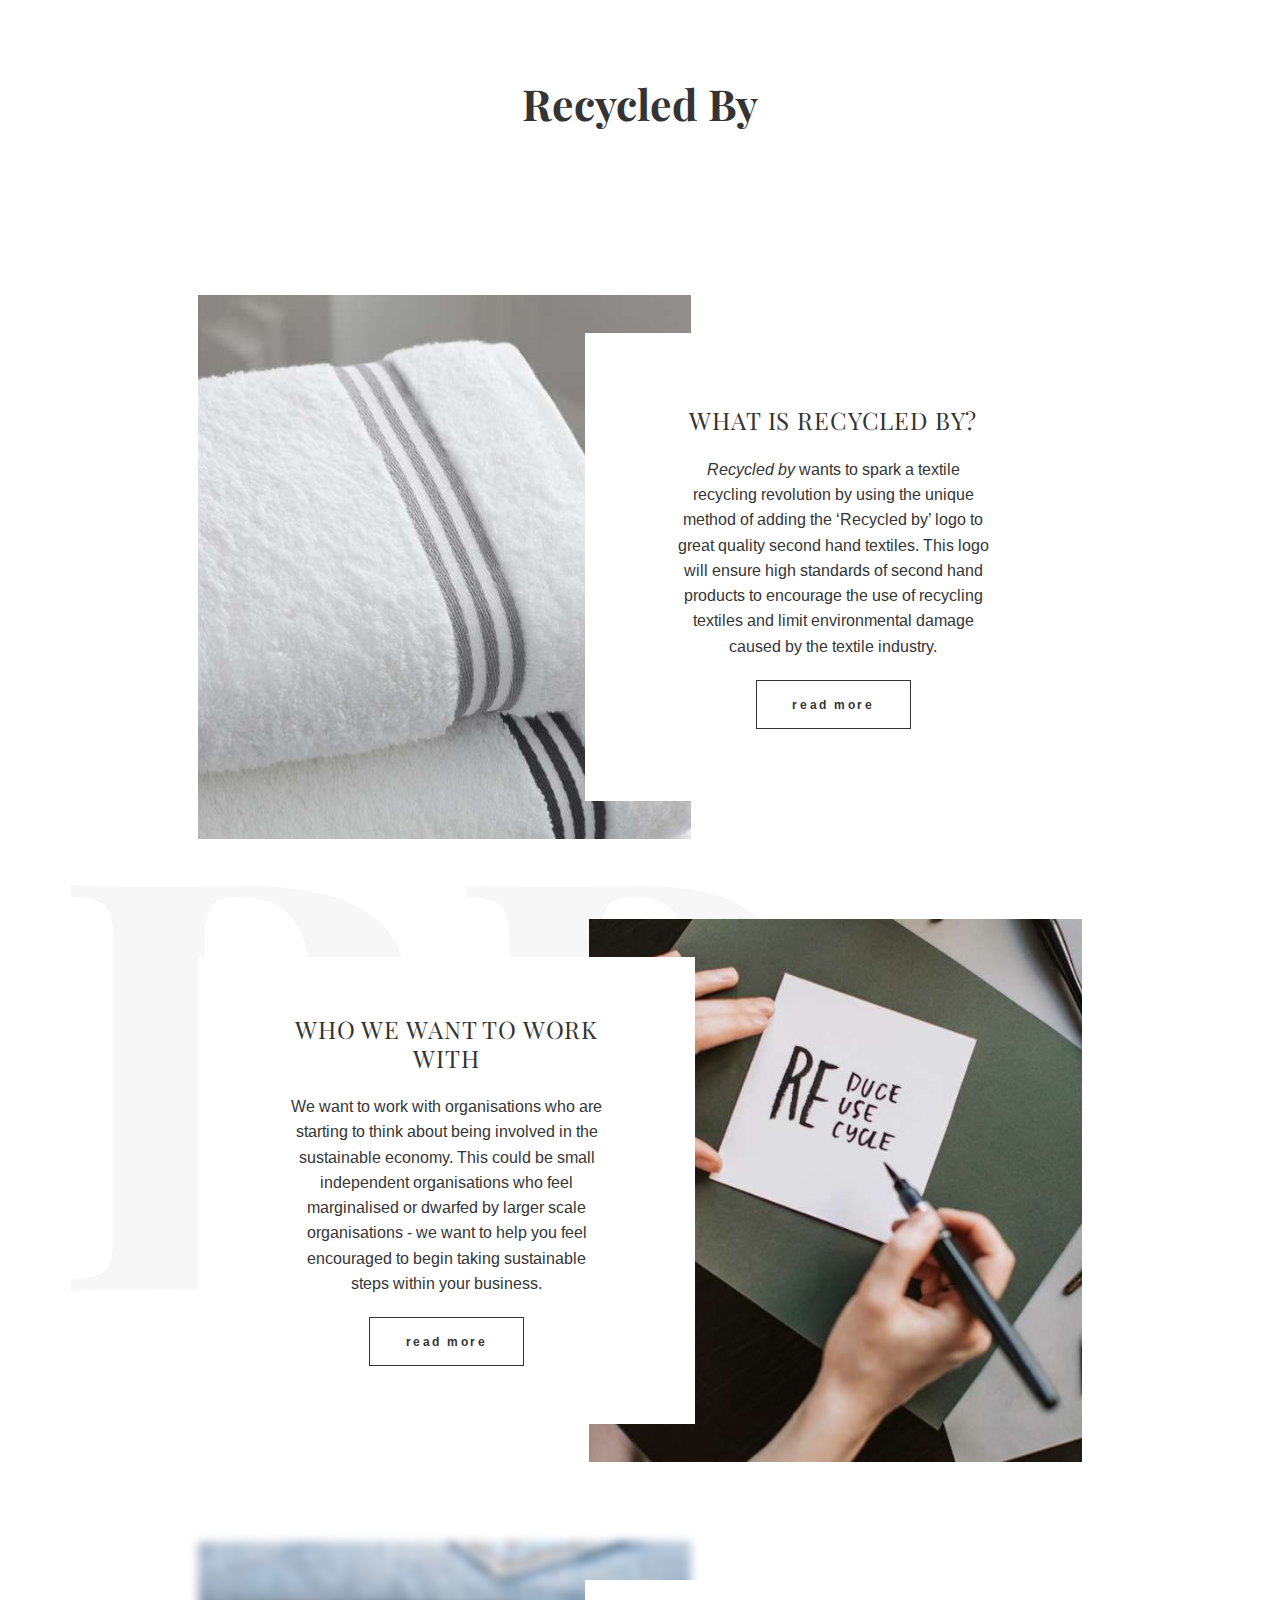
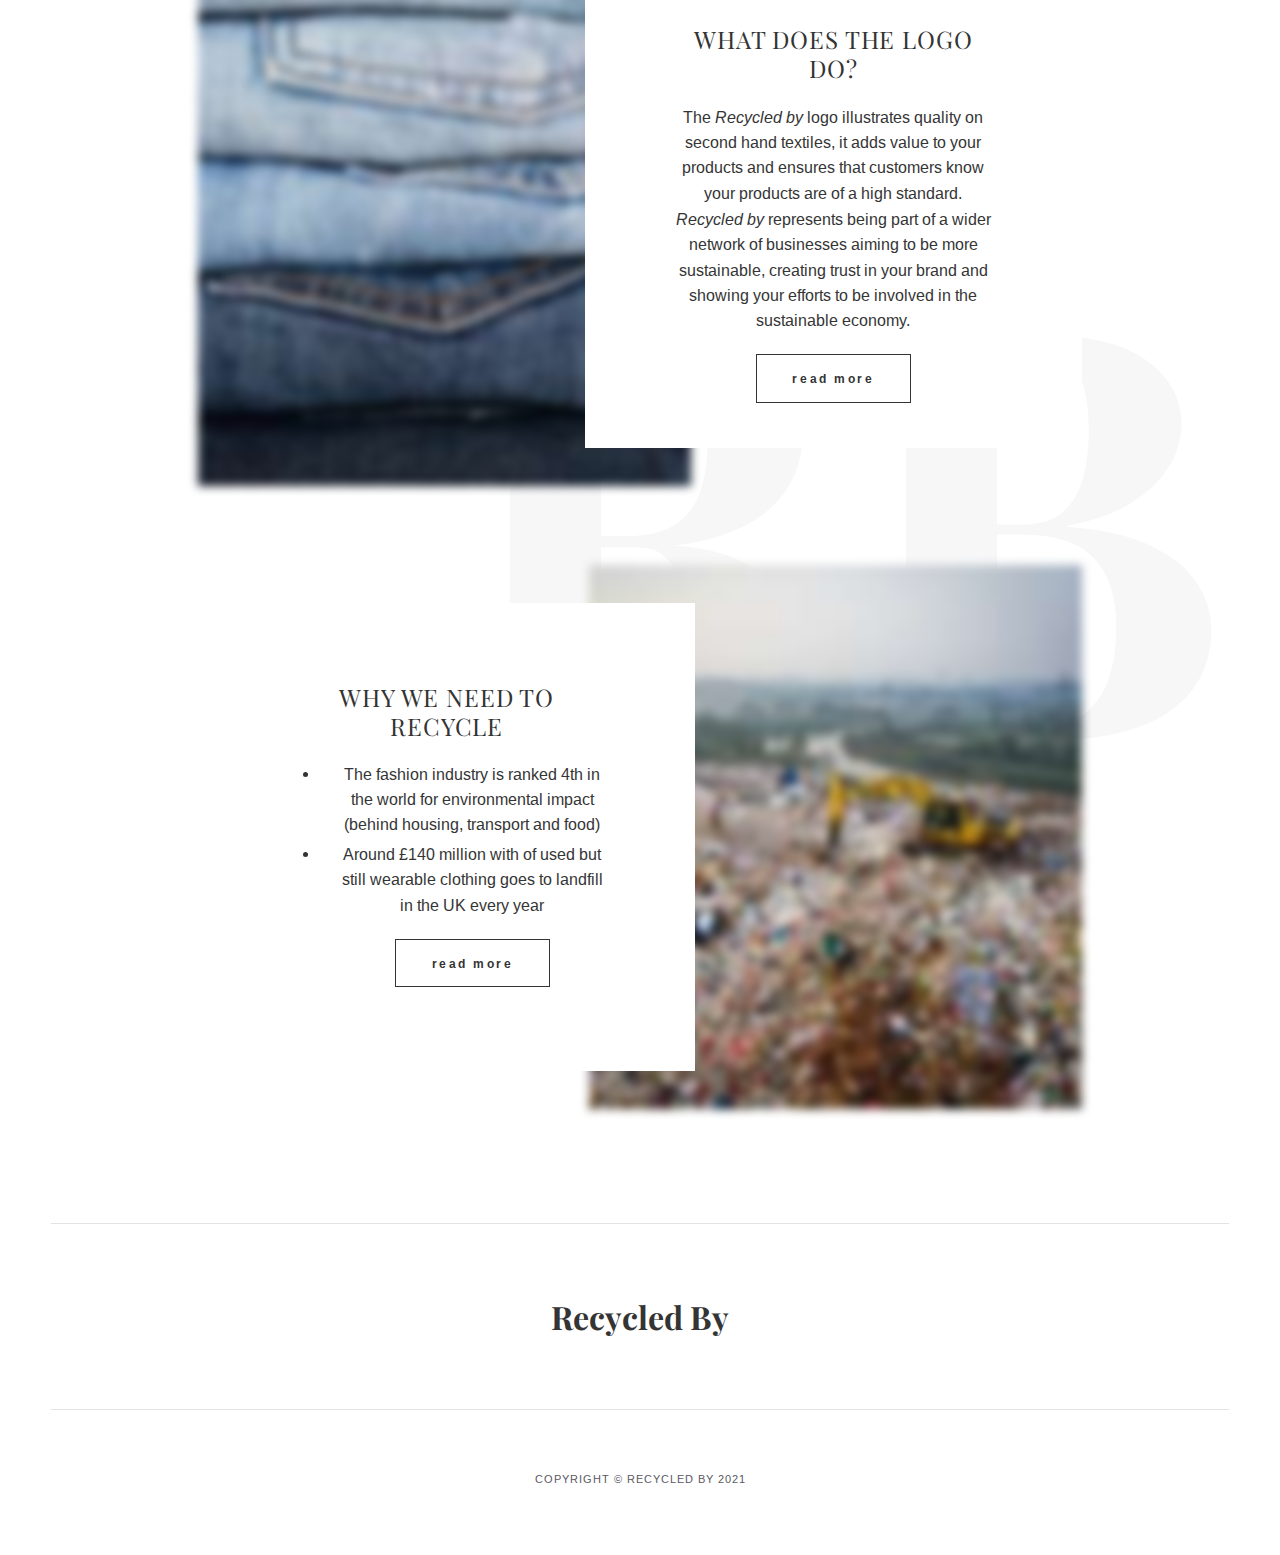
==== index.html @ 2a83c0dc "Updated from Publii" ====
<!DOCTYPE html><html lang="en"><head><meta charset="utf-8"><meta http-equiv="X-UA-Compatible" content="IE=edge"><meta name="viewport" content="width=device-width,initial-scale=1"><title>Recycled By</title><meta name="generator" content="Publii Open-Source CMS for Static Site"><link rel="canonical" href="https://mattdwnr.github.io/recycledby/"><link rel="alternate" type="application/atom+xml" href="https://mattdwnr.github.io/recycledby/feed.xml"><link rel="alternate" type="application/json" href="https://mattdwnr.github.io/recycledby/feed.json"><meta property="og:title" content="Recycled By"><meta property="og:site_name" content="Recycled By"><meta property="og:description" content=""><meta property="og:url" content="https://mattdwnr.github.io/recycledby/"><meta property="og:type" content="website"><link rel="stylesheet" href="https://mattdwnr.github.io/recycledby/assets/css/style.css?v=673ec531199e93fe2354ecd86fb7939b"><script type="application/ld+json">{"@context":"http://schema.org","@type":"Organization","name":"Recycled By","url":"https://mattdwnr.github.io/recycledby/"}</script><script async src="https://mattdwnr.github.io/recycledby/assets/js/lazysizes.min.js?v=3150bf538edc0788afd7c673a0c5dfee"></script><style>@media all and (min-width: 37.5em) {
			    .card--featured:before {
				    content: "Featured"
			    }
			}</style></head><body><div class="container"><header class="js-top"><a class="logo" href="https://mattdwnr.github.io/recycledby/">Recycled By </a><button class="search-btn" aria-label="Search"><svg role="presentation" focusable="false"><use xlink:href="https://mattdwnr.github.io/recycledby/assets/svg/svg-map.svg#search"/></svg></button><nav class="navbar js-navbar"><button class="navbar__toggle js-navbar__toggle" aria-expanded="false">Menu</button><ul class="navbar__menu"></ul></nav></header><main><div class="category category--reverse category--bg-letters"><article class="card"><a href="https://mattdwnr.github.io/recycledby/what-is-recycled-by.html" class="card__image"><img class="lazyload blur-up" src="https://mattdwnr.github.io/recycledby/media/posts/7/responsive/pexels-thomas-cotton-12679-xs.jpg" data-srcset="https://mattdwnr.github.io/recycledby/media/posts/7/responsive/pexels-thomas-cotton-12679-xs.jpg 240w ,https://mattdwnr.github.io/recycledby/media/posts/7/responsive/pexels-thomas-cotton-12679-sm2.jpg 620w" data-sizes="auto" data-expand="300" alt=""></a><div class="card__txt"><header><h2><a href="https://mattdwnr.github.io/recycledby/what-is-recycled-by.html" class="inverse">What is Recycled by?</a></h2></header><p class="card__desc"></p><p><i><span style="font-weight: 400;">Recycled by</span></i><span style="font-weight: 400;"> wants to spark a textile recycling revolution by using the unique method of adding the ‘Recycled by’ logo to great quality second hand textiles. This logo will ensure high standards of second hand products to encourage the use of recycling textiles and limit environmental damage caused by the textile industry.</span></p><p></p><a href="https://mattdwnr.github.io/recycledby/what-is-recycled-by.html" class="btn">Read more</a></div></article><article class="card"><a href="https://mattdwnr.github.io/recycledby/who-we-want-to-work-with-3.html" class="card__image"><img class="lazyload blur-up" src="https://mattdwnr.github.io/recycledby/media/posts/6/responsive/pexels-vlada-karpovich-4668362-xs.jpg" data-srcset="https://mattdwnr.github.io/recycledby/media/posts/6/responsive/pexels-vlada-karpovich-4668362-xs.jpg 240w ,https://mattdwnr.github.io/recycledby/media/posts/6/responsive/pexels-vlada-karpovich-4668362-sm2.jpg 620w" data-sizes="auto" data-expand="300" alt=""></a><div class="card__txt"><header><h2><a href="https://mattdwnr.github.io/recycledby/who-we-want-to-work-with-3.html" class="inverse">Who we want to work with</a></h2></header><p class="card__desc"></p><p><span style="font-weight: 400;">We want to work with organisations who are starting to think about being involved in the sustainable economy. This could be small independent organisations who feel marginalised or dwarfed by larger scale organisations - we want to help you feel encouraged to begin taking sustainable steps within your business.</span></p><p></p><a href="https://mattdwnr.github.io/recycledby/who-we-want-to-work-with-3.html" class="btn">Read more</a></div></article><article class="card"><a href="https://mattdwnr.github.io/recycledby/what-does-the-logo-do.html" class="card__image"><img class="lazyload blur-up" src="https://mattdwnr.github.io/recycledby/media/posts/8/responsive/pexels-karolina-grabowska-4210860-1-xs.jpg" data-srcset="https://mattdwnr.github.io/recycledby/media/posts/8/responsive/pexels-karolina-grabowska-4210860-1-xs.jpg 240w ,https://mattdwnr.github.io/recycledby/media/posts/8/responsive/pexels-karolina-grabowska-4210860-1-sm2.jpg 620w" data-sizes="auto" data-expand="300" alt=""></a><div class="card__txt"><header><h2><a href="https://mattdwnr.github.io/recycledby/what-does-the-logo-do.html" class="inverse">What does the logo do?</a></h2></header><p class="card__desc"></p><p><span style="font-weight: 400;">The </span><i><span style="font-weight: 400;">Recycled by </span></i><span style="font-weight: 400;">logo illustrates quality on second hand textiles, it adds value to your products and ensures that customers know your products are of a high standard. </span><i><span style="font-weight: 400;">Recycled by </span></i><span style="font-weight: 400;">represents being part of a wider network of businesses aiming to be more sustainable, creating trust in your brand and showing your efforts to be involved in the sustainable economy.</span></p><p></p><a href="https://mattdwnr.github.io/recycledby/what-does-the-logo-do.html" class="btn">Read more</a></div></article><article class="card"><a href="https://mattdwnr.github.io/recycledby/why-we-need-to-recycle.html" class="card__image"><img class="lazyload blur-up" src="https://mattdwnr.github.io/recycledby/media/posts/9/responsive/pexels-tom-fisk-3174350-xs.jpg" data-srcset="https://mattdwnr.github.io/recycledby/media/posts/9/responsive/pexels-tom-fisk-3174350-xs.jpg 240w ,https://mattdwnr.github.io/recycledby/media/posts/9/responsive/pexels-tom-fisk-3174350-sm2.jpg 620w" data-sizes="auto" data-expand="300" alt=""></a><div class="card__txt"><header><h2><a href="https://mattdwnr.github.io/recycledby/why-we-need-to-recycle.html" class="inverse">Why we need to recycle</a></h2></header><p class="card__desc"></p><ul><li style="font-weight: 400;" aria-level="1"><span style="font-weight: 400;">The fashion industry is ranked 4th in the world for environmental impact (behind housing, transport and food)</span></li><li style="font-weight: 400;" aria-level="1"><span style="font-weight: 400;"><span style="font-weight: 400;">Around £140 million with of used but still wearable clothing goes to landfill in the UK every year</span></span><p></p><a href="https://mattdwnr.github.io/recycledby/why-we-need-to-recycle.html" class="btn">Read more</a></li></ul></div></article></div></main><footer class="footer"><a class="logo" href="https://mattdwnr.github.io/recycledby/">Recycled By</a><nav class="footer__nav"><ul></ul></nav><div class="footer__copyright"><p>Copyright © Recycled By 2021</p></div></footer></div><div class="search"><div class="search__overlay"><button class="search__close" aria-label="Close">Close</button><form action="https://mattdwnr.github.io/recycledby/search.html"><input class="search__input" type="search" name="q" placeholder="search..." autofocus="autofocus"></form></div></div><script>var loadCSSFiles = function() {
            var links = ['https://fonts.googleapis.com/css?family=Arimo:400,700|Playfair+Display:400&amp;subset=latin-ext'],
                headElement = document.getElementsByTagName('head')[0],
                linkElement, i;
            for (i = 0; i < links.length; i++) {
                linkElement = document.createElement('link');
                linkElement.rel = 'stylesheet';
                linkElement.href = links[i];
                headElement.appendChild(linkElement);
            }
        };
        var raf = requestAnimationFrame || mozRequestAnimationFrame || webkitRequestAnimationFrame || msRequestAnimationFrame;
        if (raf) {
            raf(loadCSSFiles);
        } else {
            window.addEventListener('load', loadCSSFiles);
        }</script><script defer="defer" src="https://code.jquery.com/jquery-3.2.1.slim.min.js" integrity="sha256-k2WSCIexGzOj3Euiig+TlR8gA0EmPjuc79OEeY5L45g=" crossorigin="anonymous"></script><script defer="defer" src="https://mattdwnr.github.io/recycledby/assets/js/scripts.min.js?v=aedd7cd4cb2e1aa8d0b99441ecacaf4b"></script></body></html>
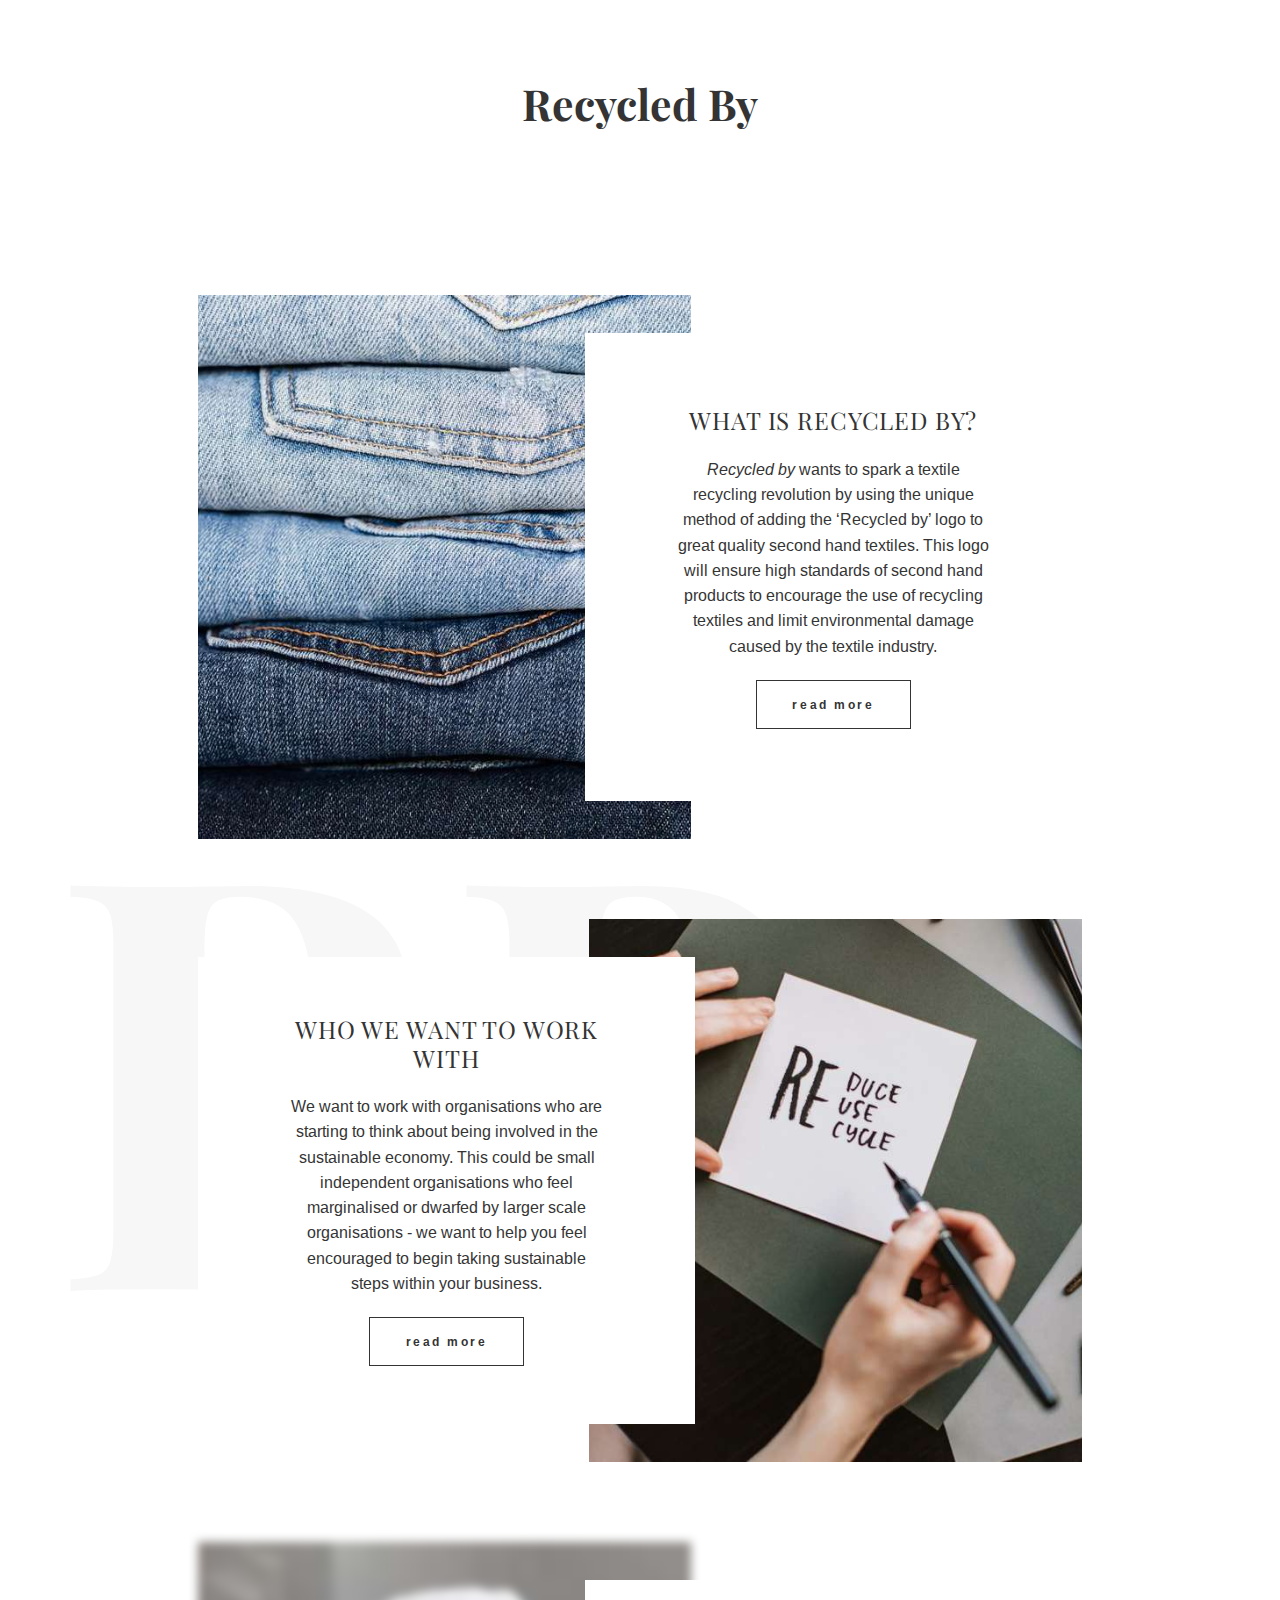
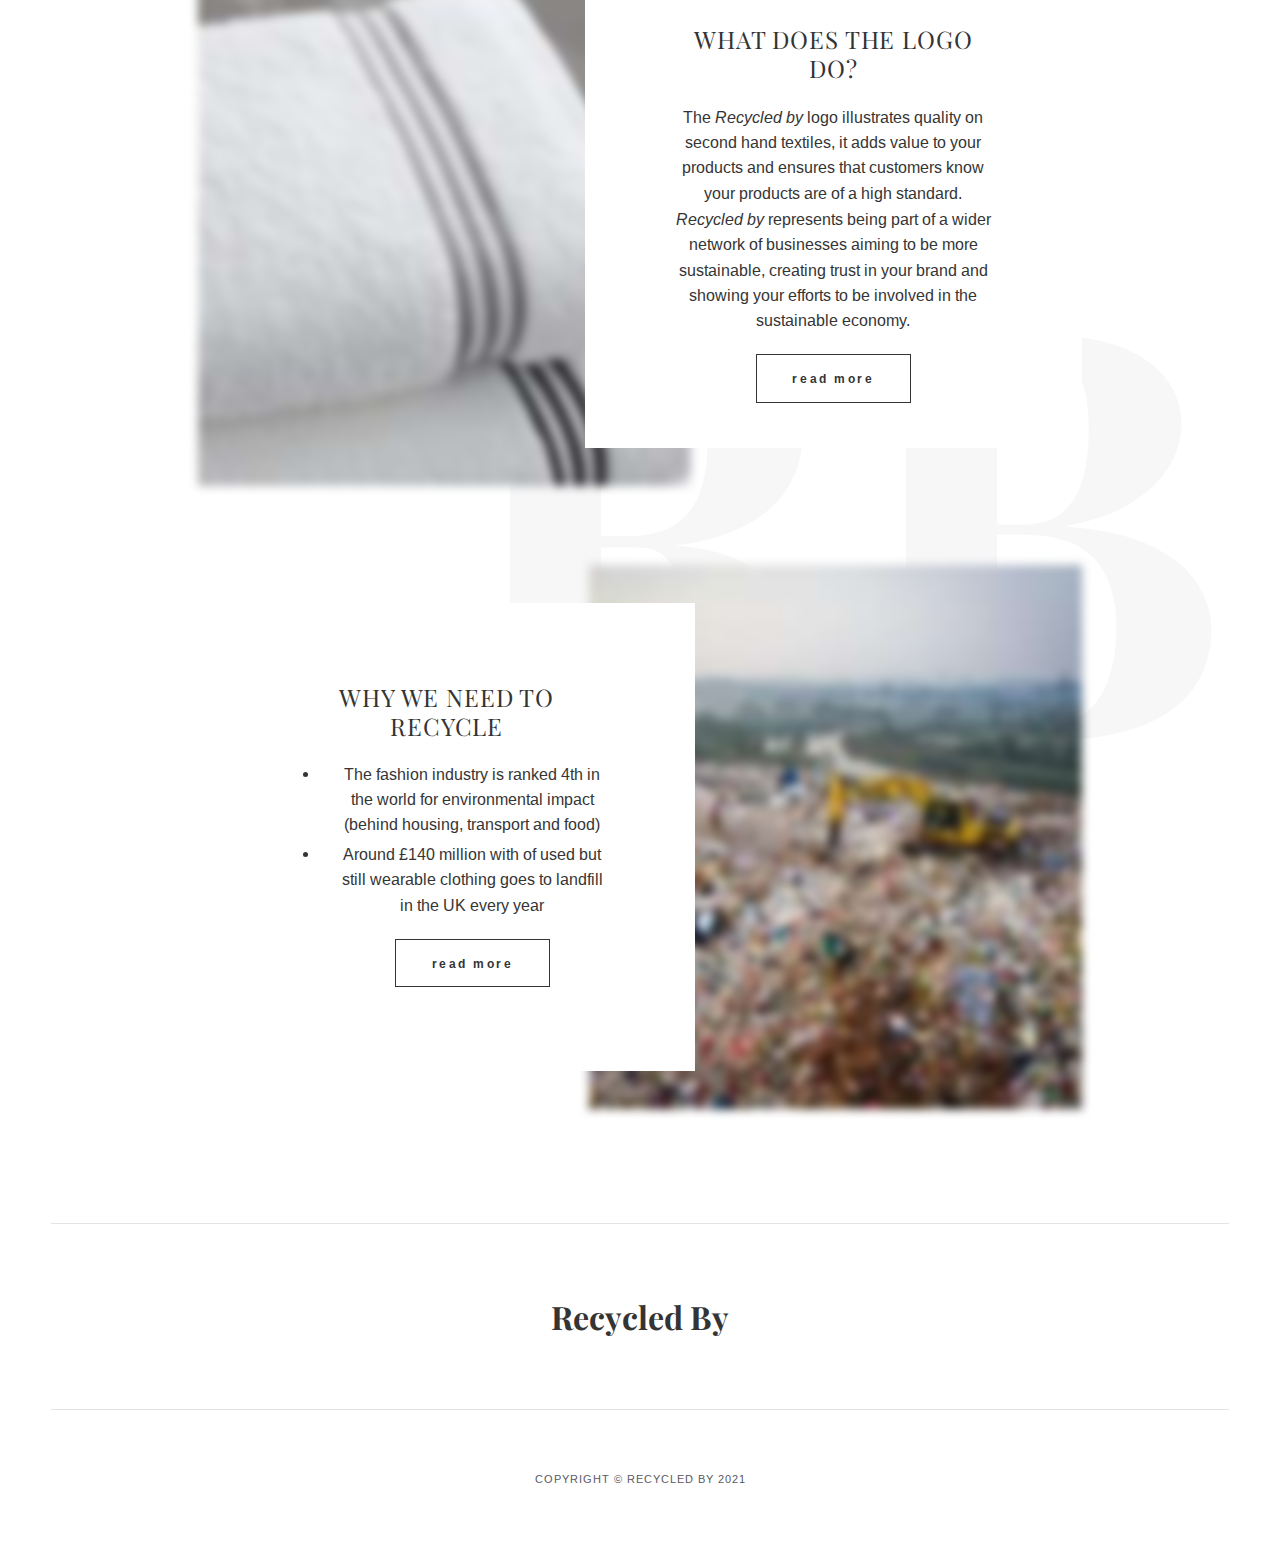
==== commit bf27c52c: "Updated from Publii" ====
--- a/index.html
+++ b/index.html
@@ -1,8 +1,8 @@
-<!DOCTYPE html><html lang="en"><head><meta charset="utf-8"><meta http-equiv="X-UA-Compatible" content="IE=edge"><meta name="viewport" content="width=device-width,initial-scale=1"><title>Recycled By</title><meta name="generator" content="Publii Open-Source CMS for Static Site"><link rel="canonical" href="https://mattdwnr.github.io/recycledby/"><link rel="alternate" type="application/atom+xml" href="https://mattdwnr.github.io/recycledby/feed.xml"><link rel="alternate" type="application/json" href="https://mattdwnr.github.io/recycledby/feed.json"><meta property="og:title" content="Recycled By"><meta property="og:site_name" content="Recycled By"><meta property="og:description" content=""><meta property="og:url" content="https://mattdwnr.github.io/recycledby/"><meta property="og:type" content="website"><link rel="stylesheet" href="https://mattdwnr.github.io/recycledby/assets/css/style.css?v=673ec531199e93fe2354ecd86fb7939b"><script type="application/ld+json">{"@context":"http://schema.org","@type":"Organization","name":"Recycled By","url":"https://mattdwnr.github.io/recycledby/"}</script><script async src="https://mattdwnr.github.io/recycledby/assets/js/lazysizes.min.js?v=3150bf538edc0788afd7c673a0c5dfee"></script><style>@media all and (min-width: 37.5em) {
+<!DOCTYPE html><html lang="en"><head><meta charset="utf-8"><meta http-equiv="X-UA-Compatible" content="IE=edge"><meta name="viewport" content="width=device-width,initial-scale=1"><title>Recycled By | A textile recycling revolution</title><meta name="generator" content="Publii Open-Source CMS for Static Site"><link rel="canonical" href="https://mattdwnr.github.io/recycledby/"><link rel="alternate" type="application/atom+xml" href="https://mattdwnr.github.io/recycledby/feed.xml"><link rel="alternate" type="application/json" href="https://mattdwnr.github.io/recycledby/feed.json"><meta property="og:title" content="Recycled By | A textile recycling revolution"><meta property="og:site_name" content="Recycled By | A textile recycling revolution"><meta property="og:description" content=""><meta property="og:url" content="https://mattdwnr.github.io/recycledby/"><meta property="og:type" content="website"><link rel="stylesheet" href="https://mattdwnr.github.io/recycledby/assets/css/style.css?v=673ec531199e93fe2354ecd86fb7939b"><script type="application/ld+json">{"@context":"http://schema.org","@type":"Organization","name":"Recycled By","url":"https://mattdwnr.github.io/recycledby/"}</script><script async src="https://mattdwnr.github.io/recycledby/assets/js/lazysizes.min.js?v=3150bf538edc0788afd7c673a0c5dfee"></script><style>@media all and (min-width: 37.5em) {
 			    .card--featured:before {
 				    content: "Featured"
 			    }
-			}</style></head><body><div class="container"><header class="js-top"><a class="logo" href="https://mattdwnr.github.io/recycledby/">Recycled By </a><button class="search-btn" aria-label="Search"><svg role="presentation" focusable="false"><use xlink:href="https://mattdwnr.github.io/recycledby/assets/svg/svg-map.svg#search"/></svg></button><nav class="navbar js-navbar"><button class="navbar__toggle js-navbar__toggle" aria-expanded="false">Menu</button><ul class="navbar__menu"></ul></nav></header><main><div class="category category--reverse category--bg-letters"><article class="card"><a href="https://mattdwnr.github.io/recycledby/what-is-recycled-by.html" class="card__image"><img class="lazyload blur-up" src="https://mattdwnr.github.io/recycledby/media/posts/7/responsive/pexels-thomas-cotton-12679-xs.jpg" data-srcset="https://mattdwnr.github.io/recycledby/media/posts/7/responsive/pexels-thomas-cotton-12679-xs.jpg 240w ,https://mattdwnr.github.io/recycledby/media/posts/7/responsive/pexels-thomas-cotton-12679-sm2.jpg 620w" data-sizes="auto" data-expand="300" alt=""></a><div class="card__txt"><header><h2><a href="https://mattdwnr.github.io/recycledby/what-is-recycled-by.html" class="inverse">What is Recycled by?</a></h2></header><p class="card__desc"></p><p><i><span style="font-weight: 400;">Recycled by</span></i><span style="font-weight: 400;"> wants to spark a textile recycling revolution by using the unique method of adding the ‘Recycled by’ logo to great quality second hand textiles. This logo will ensure high standards of second hand products to encourage the use of recycling textiles and limit environmental damage caused by the textile industry.</span></p><p></p><a href="https://mattdwnr.github.io/recycledby/what-is-recycled-by.html" class="btn">Read more</a></div></article><article class="card"><a href="https://mattdwnr.github.io/recycledby/who-we-want-to-work-with-3.html" class="card__image"><img class="lazyload blur-up" src="https://mattdwnr.github.io/recycledby/media/posts/6/responsive/pexels-vlada-karpovich-4668362-xs.jpg" data-srcset="https://mattdwnr.github.io/recycledby/media/posts/6/responsive/pexels-vlada-karpovich-4668362-xs.jpg 240w ,https://mattdwnr.github.io/recycledby/media/posts/6/responsive/pexels-vlada-karpovich-4668362-sm2.jpg 620w" data-sizes="auto" data-expand="300" alt=""></a><div class="card__txt"><header><h2><a href="https://mattdwnr.github.io/recycledby/who-we-want-to-work-with-3.html" class="inverse">Who we want to work with</a></h2></header><p class="card__desc"></p><p><span style="font-weight: 400;">We want to work with organisations who are starting to think about being involved in the sustainable economy. This could be small independent organisations who feel marginalised or dwarfed by larger scale organisations - we want to help you feel encouraged to begin taking sustainable steps within your business.</span></p><p></p><a href="https://mattdwnr.github.io/recycledby/who-we-want-to-work-with-3.html" class="btn">Read more</a></div></article><article class="card"><a href="https://mattdwnr.github.io/recycledby/what-does-the-logo-do.html" class="card__image"><img class="lazyload blur-up" src="https://mattdwnr.github.io/recycledby/media/posts/8/responsive/pexels-karolina-grabowska-4210860-1-xs.jpg" data-srcset="https://mattdwnr.github.io/recycledby/media/posts/8/responsive/pexels-karolina-grabowska-4210860-1-xs.jpg 240w ,https://mattdwnr.github.io/recycledby/media/posts/8/responsive/pexels-karolina-grabowska-4210860-1-sm2.jpg 620w" data-sizes="auto" data-expand="300" alt=""></a><div class="card__txt"><header><h2><a href="https://mattdwnr.github.io/recycledby/what-does-the-logo-do.html" class="inverse">What does the logo do?</a></h2></header><p class="card__desc"></p><p><span style="font-weight: 400;">The </span><i><span style="font-weight: 400;">Recycled by </span></i><span style="font-weight: 400;">logo illustrates quality on second hand textiles, it adds value to your products and ensures that customers know your products are of a high standard. </span><i><span style="font-weight: 400;">Recycled by </span></i><span style="font-weight: 400;">represents being part of a wider network of businesses aiming to be more sustainable, creating trust in your brand and showing your efforts to be involved in the sustainable economy.</span></p><p></p><a href="https://mattdwnr.github.io/recycledby/what-does-the-logo-do.html" class="btn">Read more</a></div></article><article class="card"><a href="https://mattdwnr.github.io/recycledby/why-we-need-to-recycle.html" class="card__image"><img class="lazyload blur-up" src="https://mattdwnr.github.io/recycledby/media/posts/9/responsive/pexels-tom-fisk-3174350-xs.jpg" data-srcset="https://mattdwnr.github.io/recycledby/media/posts/9/responsive/pexels-tom-fisk-3174350-xs.jpg 240w ,https://mattdwnr.github.io/recycledby/media/posts/9/responsive/pexels-tom-fisk-3174350-sm2.jpg 620w" data-sizes="auto" data-expand="300" alt=""></a><div class="card__txt"><header><h2><a href="https://mattdwnr.github.io/recycledby/why-we-need-to-recycle.html" class="inverse">Why we need to recycle</a></h2></header><p class="card__desc"></p><ul><li style="font-weight: 400;" aria-level="1"><span style="font-weight: 400;">The fashion industry is ranked 4th in the world for environmental impact (behind housing, transport and food)</span></li><li style="font-weight: 400;" aria-level="1"><span style="font-weight: 400;"><span style="font-weight: 400;">Around £140 million with of used but still wearable clothing goes to landfill in the UK every year</span></span><p></p><a href="https://mattdwnr.github.io/recycledby/why-we-need-to-recycle.html" class="btn">Read more</a></li></ul></div></article></div></main><footer class="footer"><a class="logo" href="https://mattdwnr.github.io/recycledby/">Recycled By</a><nav class="footer__nav"><ul></ul></nav><div class="footer__copyright"><p>Copyright © Recycled By 2021</p></div></footer></div><div class="search"><div class="search__overlay"><button class="search__close" aria-label="Close">Close</button><form action="https://mattdwnr.github.io/recycledby/search.html"><input class="search__input" type="search" name="q" placeholder="search..." autofocus="autofocus"></form></div></div><script>var loadCSSFiles = function() {
+			}</style></head><body><div class="container"><header class="js-top"><a class="logo" href="https://mattdwnr.github.io/recycledby/">Recycled By </a><button class="search-btn" aria-label="Search"><svg role="presentation" focusable="false"><use xlink:href="https://mattdwnr.github.io/recycledby/assets/svg/svg-map.svg#search"/></svg></button><nav class="navbar js-navbar"><button class="navbar__toggle js-navbar__toggle" aria-expanded="false">Menu</button><ul class="navbar__menu"></ul></nav></header><main><div class="category category--reverse category--bg-letters"><article class="card"><a href="https://mattdwnr.github.io/recycledby/what-is-recycled-by.html" class="card__image"><img class="lazyload blur-up" src="https://mattdwnr.github.io/recycledby/media/posts/7/responsive/pexels-karolina-grabowska-4210860-1-2-xs.jpg" data-srcset="https://mattdwnr.github.io/recycledby/media/posts/7/responsive/pexels-karolina-grabowska-4210860-1-2-xs.jpg 240w ,https://mattdwnr.github.io/recycledby/media/posts/7/responsive/pexels-karolina-grabowska-4210860-1-2-sm2.jpg 620w" data-sizes="auto" data-expand="300" alt=""></a><div class="card__txt"><header><h2><a href="https://mattdwnr.github.io/recycledby/what-is-recycled-by.html" class="inverse">What is Recycled by?</a></h2></header><p class="card__desc"></p><p><i><span style="font-weight: 400;">Recycled by</span></i><span style="font-weight: 400;"> wants to spark a textile recycling revolution by using the unique method of adding the ‘Recycled by’ logo to great quality second hand textiles. This logo will ensure high standards of second hand products to encourage the use of recycling textiles and limit environmental damage caused by the textile industry.</span></p><p></p><a href="https://mattdwnr.github.io/recycledby/what-is-recycled-by.html" class="btn">Read more</a></div></article><article class="card"><a href="https://mattdwnr.github.io/recycledby/who-we-want-to-work-with-3.html" class="card__image"><img class="lazyload blur-up" src="https://mattdwnr.github.io/recycledby/media/posts/6/responsive/pexels-vlada-karpovich-4668362-2-xs.jpg" data-srcset="https://mattdwnr.github.io/recycledby/media/posts/6/responsive/pexels-vlada-karpovich-4668362-2-xs.jpg 240w ,https://mattdwnr.github.io/recycledby/media/posts/6/responsive/pexels-vlada-karpovich-4668362-2-sm2.jpg 620w" data-sizes="auto" data-expand="300" alt=""></a><div class="card__txt"><header><h2><a href="https://mattdwnr.github.io/recycledby/who-we-want-to-work-with-3.html" class="inverse">Who we want to work with</a></h2></header><p class="card__desc"></p><p><span style="font-weight: 400;">We want to work with organisations who are starting to think about being involved in the sustainable economy. This could be small independent organisations who feel marginalised or dwarfed by larger scale organisations - we want to help you feel encouraged to begin taking sustainable steps within your business.</span></p><p></p><a href="https://mattdwnr.github.io/recycledby/who-we-want-to-work-with-3.html" class="btn">Read more</a></div></article><article class="card"><a href="https://mattdwnr.github.io/recycledby/what-does-the-logo-do.html" class="card__image"><img class="lazyload blur-up" src="https://mattdwnr.github.io/recycledby/media/posts/8/responsive/pexels-thomas-cotton-12679-2-xs.jpg" data-srcset="https://mattdwnr.github.io/recycledby/media/posts/8/responsive/pexels-thomas-cotton-12679-2-xs.jpg 240w ,https://mattdwnr.github.io/recycledby/media/posts/8/responsive/pexels-thomas-cotton-12679-2-sm2.jpg 620w" data-sizes="auto" data-expand="300" alt=""></a><div class="card__txt"><header><h2><a href="https://mattdwnr.github.io/recycledby/what-does-the-logo-do.html" class="inverse">What does the logo do?</a></h2></header><p class="card__desc"></p><p><span style="font-weight: 400;">The </span><i><span style="font-weight: 400;">Recycled by </span></i><span style="font-weight: 400;">logo illustrates quality on second hand textiles, it adds value to your products and ensures that customers know your products are of a high standard. </span><i><span style="font-weight: 400;">Recycled by </span></i><span style="font-weight: 400;">represents being part of a wider network of businesses aiming to be more sustainable, creating trust in your brand and showing your efforts to be involved in the sustainable economy.</span></p><p></p><a href="https://mattdwnr.github.io/recycledby/what-does-the-logo-do.html" class="btn">Read more</a></div></article><article class="card"><a href="https://mattdwnr.github.io/recycledby/why-we-need-to-recycle.html" class="card__image"><img class="lazyload blur-up" src="https://mattdwnr.github.io/recycledby/media/posts/9/responsive/pexels-tom-fisk-3174350-1-1-xs.jpg" data-srcset="https://mattdwnr.github.io/recycledby/media/posts/9/responsive/pexels-tom-fisk-3174350-1-1-xs.jpg 240w ,https://mattdwnr.github.io/recycledby/media/posts/9/responsive/pexels-tom-fisk-3174350-1-1-sm2.jpg 620w" data-sizes="auto" data-expand="300" alt=""></a><div class="card__txt"><header><h2><a href="https://mattdwnr.github.io/recycledby/why-we-need-to-recycle.html" class="inverse">Why we need to recycle</a></h2></header><p class="card__desc"></p><ul><li style="font-weight: 400;" aria-level="1"><span style="font-weight: 400;">The fashion industry is ranked 4th in the world for environmental impact (behind housing, transport and food)</span></li><li style="font-weight: 400;" aria-level="1"><span style="font-weight: 400;"><span style="font-weight: 400;">Around £140 million with of used but still wearable clothing goes to landfill in the UK every year</span></span><p></p><a href="https://mattdwnr.github.io/recycledby/why-we-need-to-recycle.html" class="btn">Read more</a></li></ul></div></article></div></main><footer class="footer"><a class="logo" href="https://mattdwnr.github.io/recycledby/">Recycled By</a><nav class="footer__nav"><ul></ul></nav><div class="footer__copyright"><p>Copyright © Recycled By 2021</p></div></footer></div><div class="search"><div class="search__overlay"><button class="search__close" aria-label="Close">Close</button><form action="https://mattdwnr.github.io/recycledby/search.html"><input class="search__input" type="search" name="q" placeholder="search..." autofocus="autofocus"></form></div></div><script>var loadCSSFiles = function() {
             var links = ['https://fonts.googleapis.com/css?family=Arimo:400,700|Playfair+Display:400&amp;subset=latin-ext'],
                 headElement = document.getElementsByTagName('head')[0],
                 linkElement, i;
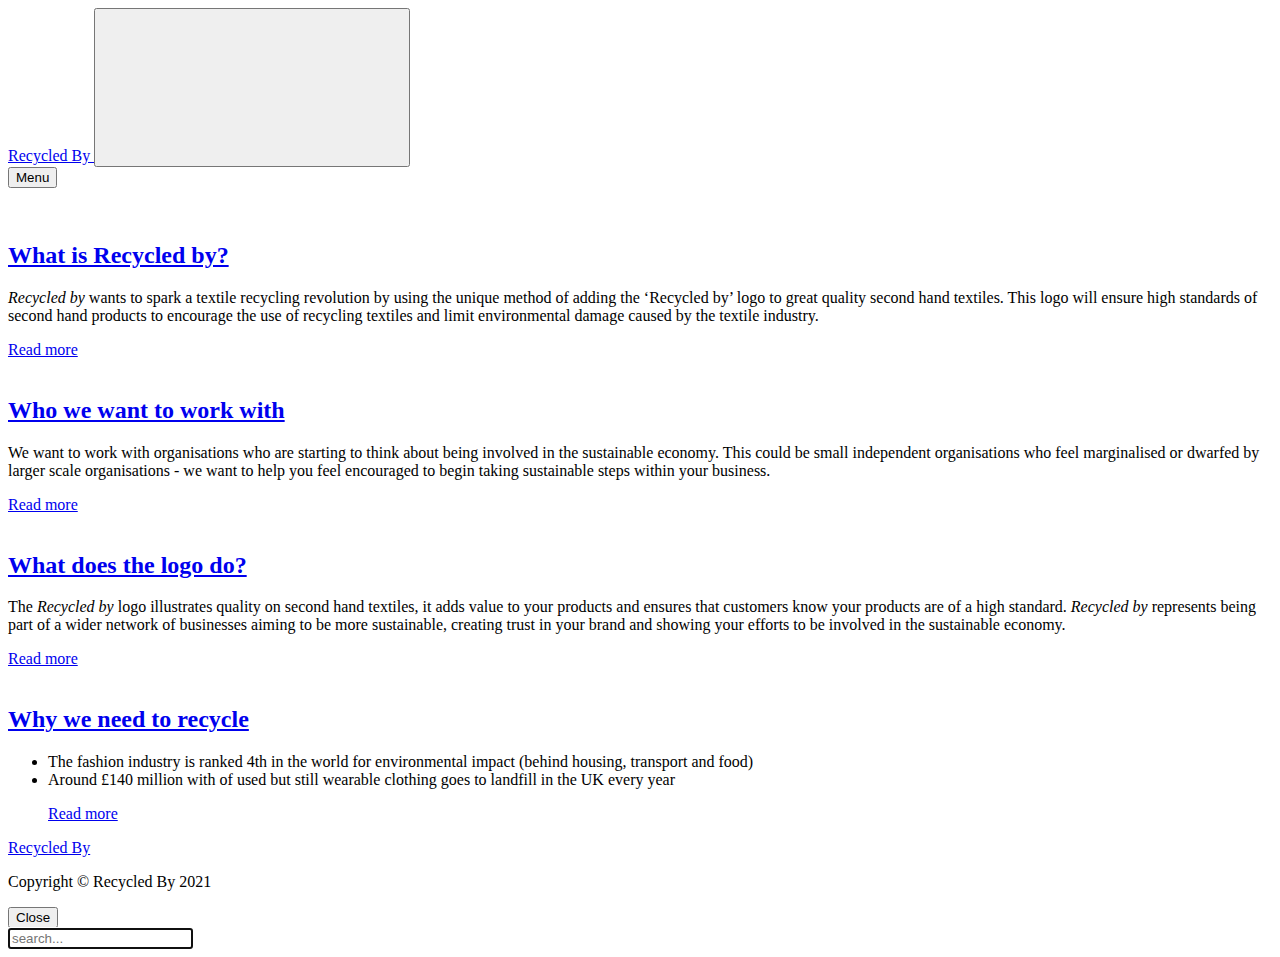
==== commit 8a5e96c6: "Updated from Publii" ====
--- a/index.html
+++ b/index.html
@@ -1,8 +1,8 @@
-<!DOCTYPE html><html lang="en"><head><meta charset="utf-8"><meta http-equiv="X-UA-Compatible" content="IE=edge"><meta name="viewport" content="width=device-width,initial-scale=1"><title>Recycled By | A textile recycling revolution</title><meta name="generator" content="Publii Open-Source CMS for Static Site"><link rel="canonical" href="https://mattdwnr.github.io/recycledby/"><link rel="alternate" type="application/atom+xml" href="https://mattdwnr.github.io/recycledby/feed.xml"><link rel="alternate" type="application/json" href="https://mattdwnr.github.io/recycledby/feed.json"><meta property="og:title" content="Recycled By | A textile recycling revolution"><meta property="og:site_name" content="Recycled By | A textile recycling revolution"><meta property="og:description" content=""><meta property="og:url" content="https://mattdwnr.github.io/recycledby/"><meta property="og:type" content="website"><link rel="stylesheet" href="https://mattdwnr.github.io/recycledby/assets/css/style.css?v=673ec531199e93fe2354ecd86fb7939b"><script type="application/ld+json">{"@context":"http://schema.org","@type":"Organization","name":"Recycled By","url":"https://mattdwnr.github.io/recycledby/"}</script><script async src="https://mattdwnr.github.io/recycledby/assets/js/lazysizes.min.js?v=3150bf538edc0788afd7c673a0c5dfee"></script><style>@media all and (min-width: 37.5em) {
+<!DOCTYPE html><html lang="en"><head><meta charset="utf-8"><meta http-equiv="X-UA-Compatible" content="IE=edge"><meta name="viewport" content="width=device-width,initial-scale=1"><title>Recycled By | A textile recycling revolution</title><meta name="generator" content="Publii Open-Source CMS for Static Site"><link rel="canonical" href="http://recycledby.org/"><link rel="alternate" type="application/atom+xml" href="http://recycledby.org/feed.xml"><link rel="alternate" type="application/json" href="http://recycledby.org/feed.json"><meta property="og:title" content="Recycled By | A textile recycling revolution"><meta property="og:site_name" content="Recycled By | A textile recycling revolution"><meta property="og:description" content=""><meta property="og:url" content="http://recycledby.org/"><meta property="og:type" content="website"><link rel="stylesheet" href="http://recycledby.org/assets/css/style.css?v=673ec531199e93fe2354ecd86fb7939b"><script type="application/ld+json">{"@context":"http://schema.org","@type":"Organization","name":"Recycled By","url":"http://recycledby.org/"}</script><script async src="http://recycledby.org/assets/js/lazysizes.min.js?v=3150bf538edc0788afd7c673a0c5dfee"></script><style>@media all and (min-width: 37.5em) {
 			    .card--featured:before {
 				    content: "Featured"
 			    }
-			}</style></head><body><div class="container"><header class="js-top"><a class="logo" href="https://mattdwnr.github.io/recycledby/">Recycled By </a><button class="search-btn" aria-label="Search"><svg role="presentation" focusable="false"><use xlink:href="https://mattdwnr.github.io/recycledby/assets/svg/svg-map.svg#search"/></svg></button><nav class="navbar js-navbar"><button class="navbar__toggle js-navbar__toggle" aria-expanded="false">Menu</button><ul class="navbar__menu"></ul></nav></header><main><div class="category category--reverse category--bg-letters"><article class="card"><a href="https://mattdwnr.github.io/recycledby/what-is-recycled-by.html" class="card__image"><img class="lazyload blur-up" src="https://mattdwnr.github.io/recycledby/media/posts/7/responsive/pexels-karolina-grabowska-4210860-1-2-xs.jpg" data-srcset="https://mattdwnr.github.io/recycledby/media/posts/7/responsive/pexels-karolina-grabowska-4210860-1-2-xs.jpg 240w ,https://mattdwnr.github.io/recycledby/media/posts/7/responsive/pexels-karolina-grabowska-4210860-1-2-sm2.jpg 620w" data-sizes="auto" data-expand="300" alt=""></a><div class="card__txt"><header><h2><a href="https://mattdwnr.github.io/recycledby/what-is-recycled-by.html" class="inverse">What is Recycled by?</a></h2></header><p class="card__desc"></p><p><i><span style="font-weight: 400;">Recycled by</span></i><span style="font-weight: 400;"> wants to spark a textile recycling revolution by using the unique method of adding the ‘Recycled by’ logo to great quality second hand textiles. This logo will ensure high standards of second hand products to encourage the use of recycling textiles and limit environmental damage caused by the textile industry.</span></p><p></p><a href="https://mattdwnr.github.io/recycledby/what-is-recycled-by.html" class="btn">Read more</a></div></article><article class="card"><a href="https://mattdwnr.github.io/recycledby/who-we-want-to-work-with-3.html" class="card__image"><img class="lazyload blur-up" src="https://mattdwnr.github.io/recycledby/media/posts/6/responsive/pexels-vlada-karpovich-4668362-2-xs.jpg" data-srcset="https://mattdwnr.github.io/recycledby/media/posts/6/responsive/pexels-vlada-karpovich-4668362-2-xs.jpg 240w ,https://mattdwnr.github.io/recycledby/media/posts/6/responsive/pexels-vlada-karpovich-4668362-2-sm2.jpg 620w" data-sizes="auto" data-expand="300" alt=""></a><div class="card__txt"><header><h2><a href="https://mattdwnr.github.io/recycledby/who-we-want-to-work-with-3.html" class="inverse">Who we want to work with</a></h2></header><p class="card__desc"></p><p><span style="font-weight: 400;">We want to work with organisations who are starting to think about being involved in the sustainable economy. This could be small independent organisations who feel marginalised or dwarfed by larger scale organisations - we want to help you feel encouraged to begin taking sustainable steps within your business.</span></p><p></p><a href="https://mattdwnr.github.io/recycledby/who-we-want-to-work-with-3.html" class="btn">Read more</a></div></article><article class="card"><a href="https://mattdwnr.github.io/recycledby/what-does-the-logo-do.html" class="card__image"><img class="lazyload blur-up" src="https://mattdwnr.github.io/recycledby/media/posts/8/responsive/pexels-thomas-cotton-12679-2-xs.jpg" data-srcset="https://mattdwnr.github.io/recycledby/media/posts/8/responsive/pexels-thomas-cotton-12679-2-xs.jpg 240w ,https://mattdwnr.github.io/recycledby/media/posts/8/responsive/pexels-thomas-cotton-12679-2-sm2.jpg 620w" data-sizes="auto" data-expand="300" alt=""></a><div class="card__txt"><header><h2><a href="https://mattdwnr.github.io/recycledby/what-does-the-logo-do.html" class="inverse">What does the logo do?</a></h2></header><p class="card__desc"></p><p><span style="font-weight: 400;">The </span><i><span style="font-weight: 400;">Recycled by </span></i><span style="font-weight: 400;">logo illustrates quality on second hand textiles, it adds value to your products and ensures that customers know your products are of a high standard. </span><i><span style="font-weight: 400;">Recycled by </span></i><span style="font-weight: 400;">represents being part of a wider network of businesses aiming to be more sustainable, creating trust in your brand and showing your efforts to be involved in the sustainable economy.</span></p><p></p><a href="https://mattdwnr.github.io/recycledby/what-does-the-logo-do.html" class="btn">Read more</a></div></article><article class="card"><a href="https://mattdwnr.github.io/recycledby/why-we-need-to-recycle.html" class="card__image"><img class="lazyload blur-up" src="https://mattdwnr.github.io/recycledby/media/posts/9/responsive/pexels-tom-fisk-3174350-1-1-xs.jpg" data-srcset="https://mattdwnr.github.io/recycledby/media/posts/9/responsive/pexels-tom-fisk-3174350-1-1-xs.jpg 240w ,https://mattdwnr.github.io/recycledby/media/posts/9/responsive/pexels-tom-fisk-3174350-1-1-sm2.jpg 620w" data-sizes="auto" data-expand="300" alt=""></a><div class="card__txt"><header><h2><a href="https://mattdwnr.github.io/recycledby/why-we-need-to-recycle.html" class="inverse">Why we need to recycle</a></h2></header><p class="card__desc"></p><ul><li style="font-weight: 400;" aria-level="1"><span style="font-weight: 400;">The fashion industry is ranked 4th in the world for environmental impact (behind housing, transport and food)</span></li><li style="font-weight: 400;" aria-level="1"><span style="font-weight: 400;"><span style="font-weight: 400;">Around £140 million with of used but still wearable clothing goes to landfill in the UK every year</span></span><p></p><a href="https://mattdwnr.github.io/recycledby/why-we-need-to-recycle.html" class="btn">Read more</a></li></ul></div></article></div></main><footer class="footer"><a class="logo" href="https://mattdwnr.github.io/recycledby/">Recycled By</a><nav class="footer__nav"><ul></ul></nav><div class="footer__copyright"><p>Copyright © Recycled By 2021</p></div></footer></div><div class="search"><div class="search__overlay"><button class="search__close" aria-label="Close">Close</button><form action="https://mattdwnr.github.io/recycledby/search.html"><input class="search__input" type="search" name="q" placeholder="search..." autofocus="autofocus"></form></div></div><script>var loadCSSFiles = function() {
+			}</style></head><body><div class="container"><header class="js-top"><a class="logo" href="http://recycledby.org/">Recycled By </a><button class="search-btn" aria-label="Search"><svg role="presentation" focusable="false"><use xlink:href="http://recycledby.org/assets/svg/svg-map.svg#search"/></svg></button><nav class="navbar js-navbar"><button class="navbar__toggle js-navbar__toggle" aria-expanded="false">Menu</button><ul class="navbar__menu"></ul></nav></header><main><div class="category category--reverse category--bg-letters"><article class="card"><a href="http://recycledby.org/what-is-recycled-by.html" class="card__image"><img class="lazyload blur-up" src="http://recycledby.org/media/posts/7/responsive/pexels-karolina-grabowska-4210860-1-2-xs.jpg" data-srcset="http://recycledby.org/media/posts/7/responsive/pexels-karolina-grabowska-4210860-1-2-xs.jpg 240w ,http://recycledby.org/media/posts/7/responsive/pexels-karolina-grabowska-4210860-1-2-sm2.jpg 620w" data-sizes="auto" data-expand="300" alt=""></a><div class="card__txt"><header><h2><a href="http://recycledby.org/what-is-recycled-by.html" class="inverse">What is Recycled by?</a></h2></header><p class="card__desc"></p><p><i><span style="font-weight: 400;">Recycled by</span></i><span style="font-weight: 400;"> wants to spark a textile recycling revolution by using the unique method of adding the ‘Recycled by’ logo to great quality second hand textiles. This logo will ensure high standards of second hand products to encourage the use of recycling textiles and limit environmental damage caused by the textile industry.</span></p><p></p><a href="http://recycledby.org/what-is-recycled-by.html" class="btn">Read more</a></div></article><article class="card"><a href="http://recycledby.org/who-we-want-to-work-with-3.html" class="card__image"><img class="lazyload blur-up" src="http://recycledby.org/media/posts/6/responsive/pexels-vlada-karpovich-4668362-2-xs.jpg" data-srcset="http://recycledby.org/media/posts/6/responsive/pexels-vlada-karpovich-4668362-2-xs.jpg 240w ,http://recycledby.org/media/posts/6/responsive/pexels-vlada-karpovich-4668362-2-sm2.jpg 620w" data-sizes="auto" data-expand="300" alt=""></a><div class="card__txt"><header><h2><a href="http://recycledby.org/who-we-want-to-work-with-3.html" class="inverse">Who we want to work with</a></h2></header><p class="card__desc"></p><p><span style="font-weight: 400;">We want to work with organisations who are starting to think about being involved in the sustainable economy. This could be small independent organisations who feel marginalised or dwarfed by larger scale organisations - we want to help you feel encouraged to begin taking sustainable steps within your business.</span></p><p></p><a href="http://recycledby.org/who-we-want-to-work-with-3.html" class="btn">Read more</a></div></article><article class="card"><a href="http://recycledby.org/what-does-the-logo-do.html" class="card__image"><img class="lazyload blur-up" src="http://recycledby.org/media/posts/8/responsive/pexels-thomas-cotton-12679-2-xs.jpg" data-srcset="http://recycledby.org/media/posts/8/responsive/pexels-thomas-cotton-12679-2-xs.jpg 240w ,http://recycledby.org/media/posts/8/responsive/pexels-thomas-cotton-12679-2-sm2.jpg 620w" data-sizes="auto" data-expand="300" alt=""></a><div class="card__txt"><header><h2><a href="http://recycledby.org/what-does-the-logo-do.html" class="inverse">What does the logo do?</a></h2></header><p class="card__desc"></p><p><span style="font-weight: 400;">The </span><i><span style="font-weight: 400;">Recycled by </span></i><span style="font-weight: 400;">logo illustrates quality on second hand textiles, it adds value to your products and ensures that customers know your products are of a high standard. </span><i><span style="font-weight: 400;">Recycled by </span></i><span style="font-weight: 400;">represents being part of a wider network of businesses aiming to be more sustainable, creating trust in your brand and showing your efforts to be involved in the sustainable economy.</span></p><p></p><a href="http://recycledby.org/what-does-the-logo-do.html" class="btn">Read more</a></div></article><article class="card"><a href="http://recycledby.org/why-we-need-to-recycle.html" class="card__image"><img class="lazyload blur-up" src="http://recycledby.org/media/posts/9/responsive/pexels-tom-fisk-3174350-1-1-xs.jpg" data-srcset="http://recycledby.org/media/posts/9/responsive/pexels-tom-fisk-3174350-1-1-xs.jpg 240w ,http://recycledby.org/media/posts/9/responsive/pexels-tom-fisk-3174350-1-1-sm2.jpg 620w" data-sizes="auto" data-expand="300" alt=""></a><div class="card__txt"><header><h2><a href="http://recycledby.org/why-we-need-to-recycle.html" class="inverse">Why we need to recycle</a></h2></header><p class="card__desc"></p><ul><li style="font-weight: 400;" aria-level="1"><span style="font-weight: 400;">The fashion industry is ranked 4th in the world for environmental impact (behind housing, transport and food)</span></li><li style="font-weight: 400;" aria-level="1"><span style="font-weight: 400;"><span style="font-weight: 400;">Around £140 million with of used but still wearable clothing goes to landfill in the UK every year</span></span><p></p><a href="http://recycledby.org/why-we-need-to-recycle.html" class="btn">Read more</a></li></ul></div></article></div></main><footer class="footer"><a class="logo" href="http://recycledby.org/">Recycled By</a><nav class="footer__nav"><ul></ul></nav><div class="footer__copyright"><p>Copyright © Recycled By 2021</p></div></footer></div><div class="search"><div class="search__overlay"><button class="search__close" aria-label="Close">Close</button><form action="http://recycledby.org/search.html"><input class="search__input" type="search" name="q" placeholder="search..." autofocus="autofocus"></form></div></div><script>var loadCSSFiles = function() {
             var links = ['https://fonts.googleapis.com/css?family=Arimo:400,700|Playfair+Display:400&amp;subset=latin-ext'],
                 headElement = document.getElementsByTagName('head')[0],
                 linkElement, i;
@@ -18,4 +18,4 @@
             raf(loadCSSFiles);
         } else {
             window.addEventListener('load', loadCSSFiles);
-        }</script><script defer="defer" src="https://code.jquery.com/jquery-3.2.1.slim.min.js" integrity="sha256-k2WSCIexGzOj3Euiig+TlR8gA0EmPjuc79OEeY5L45g=" crossorigin="anonymous"></script><script defer="defer" src="https://mattdwnr.github.io/recycledby/assets/js/scripts.min.js?v=aedd7cd4cb2e1aa8d0b99441ecacaf4b"></script></body></html>+        }</script><script defer="defer" src="https://code.jquery.com/jquery-3.2.1.slim.min.js" integrity="sha256-k2WSCIexGzOj3Euiig+TlR8gA0EmPjuc79OEeY5L45g=" crossorigin="anonymous"></script><script defer="defer" src="http://recycledby.org/assets/js/scripts.min.js?v=aedd7cd4cb2e1aa8d0b99441ecacaf4b"></script></body></html>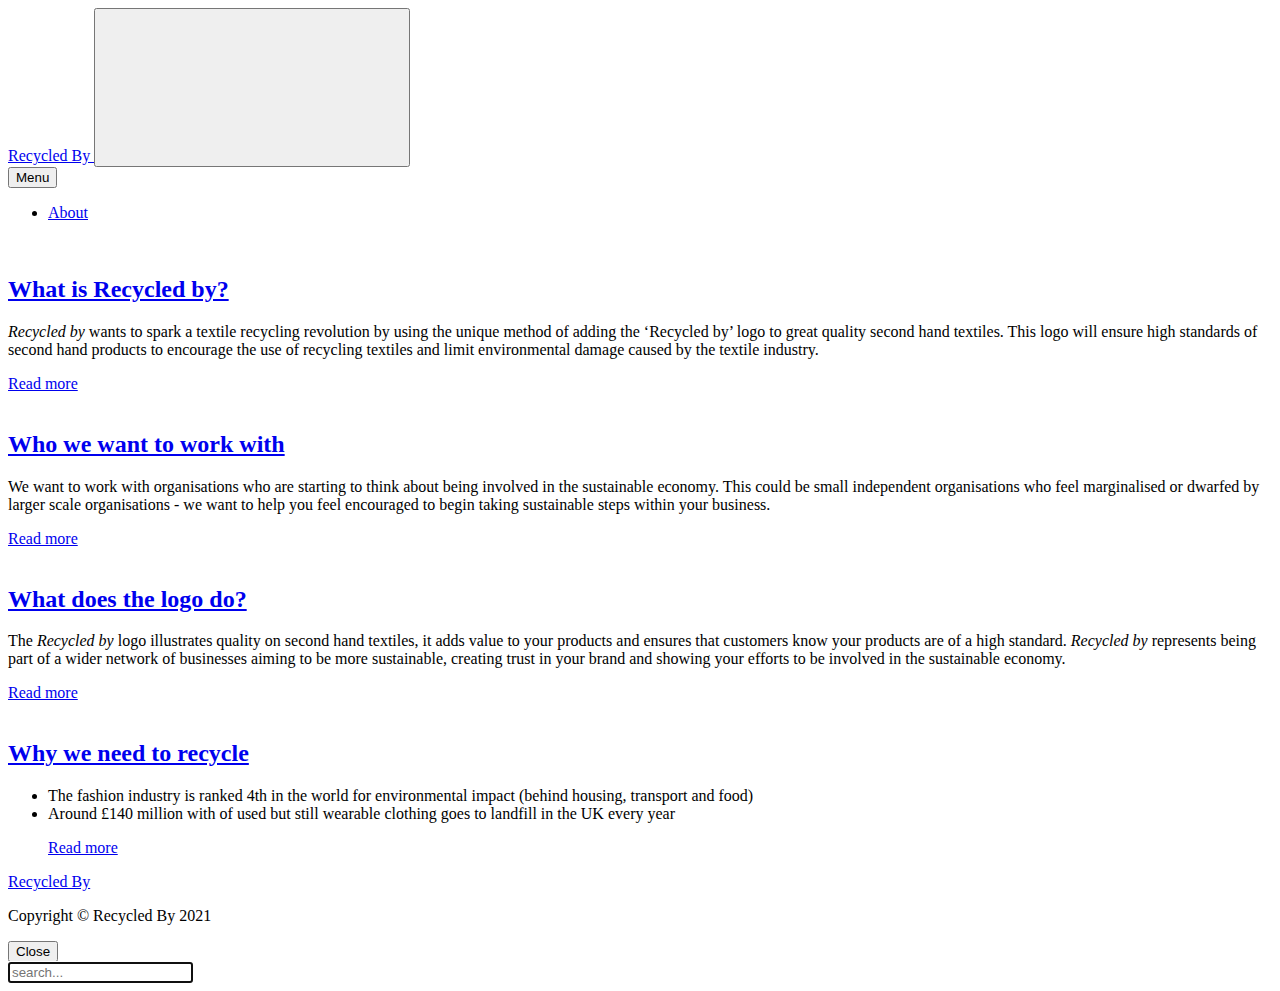
==== commit 16746125: "Updated from Publii" ====
--- a/index.html
+++ b/index.html
@@ -2,7 +2,7 @@
 			    .card--featured:before {
 				    content: "Featured"
 			    }
-			}</style></head><body><div class="container"><header class="js-top"><a class="logo" href="http://recycledby.org/">Recycled By </a><button class="search-btn" aria-label="Search"><svg role="presentation" focusable="false"><use xlink:href="http://recycledby.org/assets/svg/svg-map.svg#search"/></svg></button><nav class="navbar js-navbar"><button class="navbar__toggle js-navbar__toggle" aria-expanded="false">Menu</button><ul class="navbar__menu"></ul></nav></header><main><div class="category category--reverse category--bg-letters"><article class="card"><a href="http://recycledby.org/what-is-recycled-by.html" class="card__image"><img class="lazyload blur-up" src="http://recycledby.org/media/posts/7/responsive/pexels-karolina-grabowska-4210860-1-2-xs.jpg" data-srcset="http://recycledby.org/media/posts/7/responsive/pexels-karolina-grabowska-4210860-1-2-xs.jpg 240w ,http://recycledby.org/media/posts/7/responsive/pexels-karolina-grabowska-4210860-1-2-sm2.jpg 620w" data-sizes="auto" data-expand="300" alt=""></a><div class="card__txt"><header><h2><a href="http://recycledby.org/what-is-recycled-by.html" class="inverse">What is Recycled by?</a></h2></header><p class="card__desc"></p><p><i><span style="font-weight: 400;">Recycled by</span></i><span style="font-weight: 400;"> wants to spark a textile recycling revolution by using the unique method of adding the ‘Recycled by’ logo to great quality second hand textiles. This logo will ensure high standards of second hand products to encourage the use of recycling textiles and limit environmental damage caused by the textile industry.</span></p><p></p><a href="http://recycledby.org/what-is-recycled-by.html" class="btn">Read more</a></div></article><article class="card"><a href="http://recycledby.org/who-we-want-to-work-with-3.html" class="card__image"><img class="lazyload blur-up" src="http://recycledby.org/media/posts/6/responsive/pexels-vlada-karpovich-4668362-2-xs.jpg" data-srcset="http://recycledby.org/media/posts/6/responsive/pexels-vlada-karpovich-4668362-2-xs.jpg 240w ,http://recycledby.org/media/posts/6/responsive/pexels-vlada-karpovich-4668362-2-sm2.jpg 620w" data-sizes="auto" data-expand="300" alt=""></a><div class="card__txt"><header><h2><a href="http://recycledby.org/who-we-want-to-work-with-3.html" class="inverse">Who we want to work with</a></h2></header><p class="card__desc"></p><p><span style="font-weight: 400;">We want to work with organisations who are starting to think about being involved in the sustainable economy. This could be small independent organisations who feel marginalised or dwarfed by larger scale organisations - we want to help you feel encouraged to begin taking sustainable steps within your business.</span></p><p></p><a href="http://recycledby.org/who-we-want-to-work-with-3.html" class="btn">Read more</a></div></article><article class="card"><a href="http://recycledby.org/what-does-the-logo-do.html" class="card__image"><img class="lazyload blur-up" src="http://recycledby.org/media/posts/8/responsive/pexels-thomas-cotton-12679-2-xs.jpg" data-srcset="http://recycledby.org/media/posts/8/responsive/pexels-thomas-cotton-12679-2-xs.jpg 240w ,http://recycledby.org/media/posts/8/responsive/pexels-thomas-cotton-12679-2-sm2.jpg 620w" data-sizes="auto" data-expand="300" alt=""></a><div class="card__txt"><header><h2><a href="http://recycledby.org/what-does-the-logo-do.html" class="inverse">What does the logo do?</a></h2></header><p class="card__desc"></p><p><span style="font-weight: 400;">The </span><i><span style="font-weight: 400;">Recycled by </span></i><span style="font-weight: 400;">logo illustrates quality on second hand textiles, it adds value to your products and ensures that customers know your products are of a high standard. </span><i><span style="font-weight: 400;">Recycled by </span></i><span style="font-weight: 400;">represents being part of a wider network of businesses aiming to be more sustainable, creating trust in your brand and showing your efforts to be involved in the sustainable economy.</span></p><p></p><a href="http://recycledby.org/what-does-the-logo-do.html" class="btn">Read more</a></div></article><article class="card"><a href="http://recycledby.org/why-we-need-to-recycle.html" class="card__image"><img class="lazyload blur-up" src="http://recycledby.org/media/posts/9/responsive/pexels-tom-fisk-3174350-1-1-xs.jpg" data-srcset="http://recycledby.org/media/posts/9/responsive/pexels-tom-fisk-3174350-1-1-xs.jpg 240w ,http://recycledby.org/media/posts/9/responsive/pexels-tom-fisk-3174350-1-1-sm2.jpg 620w" data-sizes="auto" data-expand="300" alt=""></a><div class="card__txt"><header><h2><a href="http://recycledby.org/why-we-need-to-recycle.html" class="inverse">Why we need to recycle</a></h2></header><p class="card__desc"></p><ul><li style="font-weight: 400;" aria-level="1"><span style="font-weight: 400;">The fashion industry is ranked 4th in the world for environmental impact (behind housing, transport and food)</span></li><li style="font-weight: 400;" aria-level="1"><span style="font-weight: 400;"><span style="font-weight: 400;">Around £140 million with of used but still wearable clothing goes to landfill in the UK every year</span></span><p></p><a href="http://recycledby.org/why-we-need-to-recycle.html" class="btn">Read more</a></li></ul></div></article></div></main><footer class="footer"><a class="logo" href="http://recycledby.org/">Recycled By</a><nav class="footer__nav"><ul></ul></nav><div class="footer__copyright"><p>Copyright © Recycled By 2021</p></div></footer></div><div class="search"><div class="search__overlay"><button class="search__close" aria-label="Close">Close</button><form action="http://recycledby.org/search.html"><input class="search__input" type="search" name="q" placeholder="search..." autofocus="autofocus"></form></div></div><script>var loadCSSFiles = function() {
+			}</style></head><body><div class="container"><header class="js-top"><a class="logo" href="http://recycledby.org/">Recycled By </a><button class="search-btn" aria-label="Search"><svg role="presentation" focusable="false"><use xlink:href="http://recycledby.org/assets/svg/svg-map.svg#search"/></svg></button><nav class="navbar js-navbar"><button class="navbar__toggle js-navbar__toggle" aria-expanded="false">Menu</button><ul class="navbar__menu"><li><a href="http://recycledby.org/about.html" target="_self">About</a></li></ul></nav></header><main><div class="category category--reverse category--bg-letters"><article class="card"><a href="http://recycledby.org/what-is-recycled-by.html" class="card__image"><img class="lazyload blur-up" src="http://recycledby.org/media/posts/7/responsive/pexels-karolina-grabowska-4210860-1-2-xs.jpg" data-srcset="http://recycledby.org/media/posts/7/responsive/pexels-karolina-grabowska-4210860-1-2-xs.jpg 240w ,http://recycledby.org/media/posts/7/responsive/pexels-karolina-grabowska-4210860-1-2-sm2.jpg 620w" data-sizes="auto" data-expand="300" alt=""></a><div class="card__txt"><header><h2><a href="http://recycledby.org/what-is-recycled-by.html" class="inverse">What is Recycled by?</a></h2></header><p class="card__desc"></p><p><i><span style="font-weight: 400;">Recycled by</span></i><span style="font-weight: 400;"> wants to spark a textile recycling revolution by using the unique method of adding the ‘Recycled by’ logo to great quality second hand textiles. This logo will ensure high standards of second hand products to encourage the use of recycling textiles and limit environmental damage caused by the textile industry.</span></p><p></p><a href="http://recycledby.org/what-is-recycled-by.html" class="btn">Read more</a></div></article><article class="card"><a href="http://recycledby.org/who-we-want-to-work-with-3.html" class="card__image"><img class="lazyload blur-up" src="http://recycledby.org/media/posts/6/responsive/pexels-vlada-karpovich-4668362-2-xs.jpg" data-srcset="http://recycledby.org/media/posts/6/responsive/pexels-vlada-karpovich-4668362-2-xs.jpg 240w ,http://recycledby.org/media/posts/6/responsive/pexels-vlada-karpovich-4668362-2-sm2.jpg 620w" data-sizes="auto" data-expand="300" alt=""></a><div class="card__txt"><header><h2><a href="http://recycledby.org/who-we-want-to-work-with-3.html" class="inverse">Who we want to work with</a></h2></header><p class="card__desc"></p><p><span style="font-weight: 400;">We want to work with organisations who are starting to think about being involved in the sustainable economy. This could be small independent organisations who feel marginalised or dwarfed by larger scale organisations - we want to help you feel encouraged to begin taking sustainable steps within your business.</span></p><p></p><a href="http://recycledby.org/who-we-want-to-work-with-3.html" class="btn">Read more</a></div></article><article class="card"><a href="http://recycledby.org/what-does-the-logo-do.html" class="card__image"><img class="lazyload blur-up" src="http://recycledby.org/media/posts/8/responsive/pexels-thomas-cotton-12679-2-xs.jpg" data-srcset="http://recycledby.org/media/posts/8/responsive/pexels-thomas-cotton-12679-2-xs.jpg 240w ,http://recycledby.org/media/posts/8/responsive/pexels-thomas-cotton-12679-2-sm2.jpg 620w" data-sizes="auto" data-expand="300" alt=""></a><div class="card__txt"><header><h2><a href="http://recycledby.org/what-does-the-logo-do.html" class="inverse">What does the logo do?</a></h2></header><p class="card__desc"></p><p><span style="font-weight: 400;">The </span><i><span style="font-weight: 400;">Recycled by </span></i><span style="font-weight: 400;">logo illustrates quality on second hand textiles, it adds value to your products and ensures that customers know your products are of a high standard. </span><i><span style="font-weight: 400;">Recycled by </span></i><span style="font-weight: 400;">represents being part of a wider network of businesses aiming to be more sustainable, creating trust in your brand and showing your efforts to be involved in the sustainable economy.</span></p><p></p><a href="http://recycledby.org/what-does-the-logo-do.html" class="btn">Read more</a></div></article><article class="card"><a href="http://recycledby.org/why-we-need-to-recycle.html" class="card__image"><img class="lazyload blur-up" src="http://recycledby.org/media/posts/9/responsive/pexels-tom-fisk-3174350-1-1-xs.jpg" data-srcset="http://recycledby.org/media/posts/9/responsive/pexels-tom-fisk-3174350-1-1-xs.jpg 240w ,http://recycledby.org/media/posts/9/responsive/pexels-tom-fisk-3174350-1-1-sm2.jpg 620w" data-sizes="auto" data-expand="300" alt=""></a><div class="card__txt"><header><h2><a href="http://recycledby.org/why-we-need-to-recycle.html" class="inverse">Why we need to recycle</a></h2></header><p class="card__desc"></p><ul><li style="font-weight: 400;" aria-level="1"><span style="font-weight: 400;">The fashion industry is ranked 4th in the world for environmental impact (behind housing, transport and food)</span></li><li style="font-weight: 400;" aria-level="1"><span style="font-weight: 400;"><span style="font-weight: 400;">Around £140 million with of used but still wearable clothing goes to landfill in the UK every year</span></span><p></p><a href="http://recycledby.org/why-we-need-to-recycle.html" class="btn">Read more</a></li></ul></div></article></div></main><footer class="footer"><a class="logo" href="http://recycledby.org/">Recycled By</a><nav class="footer__nav"><ul></ul></nav><div class="footer__copyright"><p>Copyright © Recycled By 2021</p></div></footer></div><div class="search"><div class="search__overlay"><button class="search__close" aria-label="Close">Close</button><form action="http://recycledby.org/search.html"><input class="search__input" type="search" name="q" placeholder="search..." autofocus="autofocus"></form></div></div><script>var loadCSSFiles = function() {
             var links = ['https://fonts.googleapis.com/css?family=Arimo:400,700|Playfair+Display:400&amp;subset=latin-ext'],
                 headElement = document.getElementsByTagName('head')[0],
                 linkElement, i;
